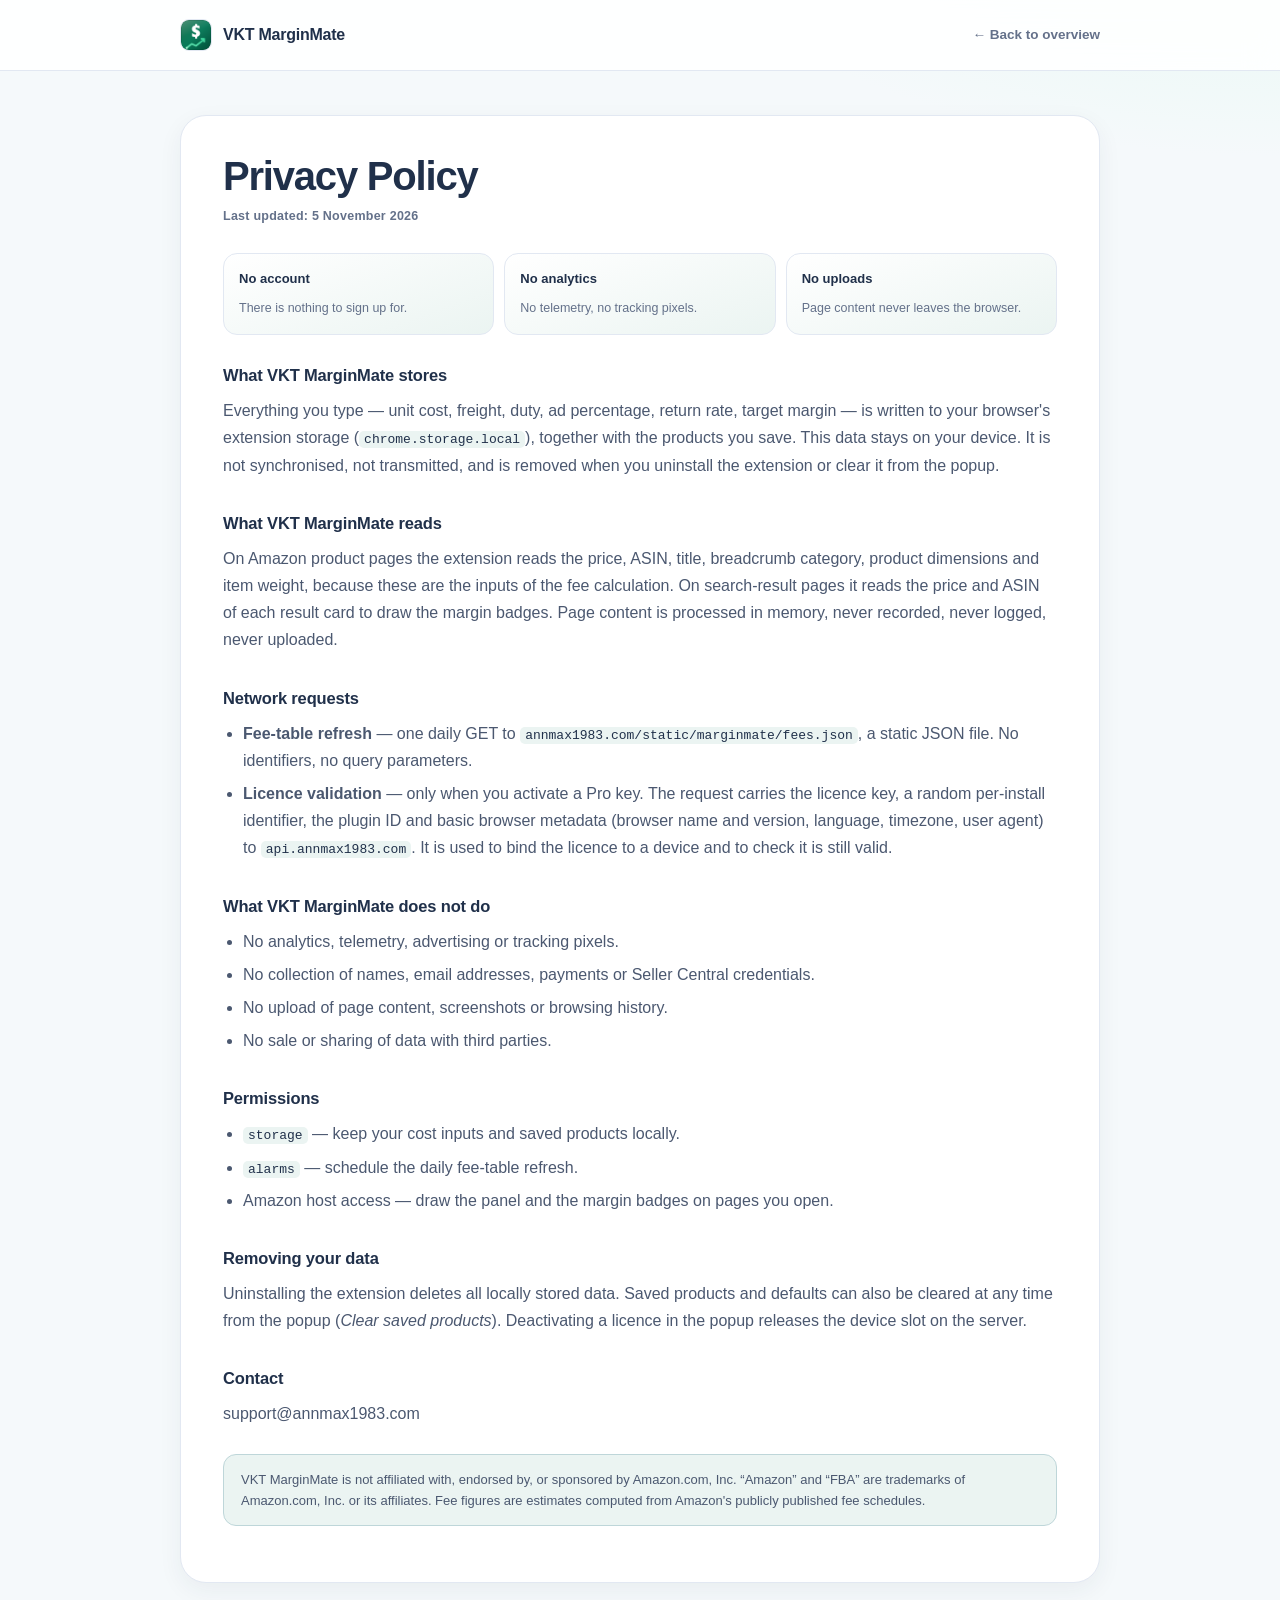
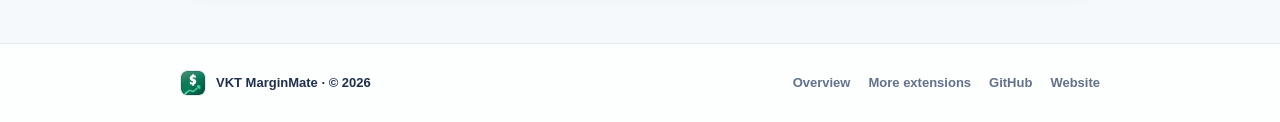
==== privacy-policy.html @ 241cb7f0 "Initial commit: VKT MarginMate store listing and landing page" ====
<!DOCTYPE html>
<html lang="en">
<head>
<meta charset="utf-8">
<meta name="viewport" content="width=device-width, initial-scale=1">
<title>VKT MarginMate — Privacy Policy</title>
<meta name="description" content="VKT MarginMate privacy policy: no account, no analytics, no page content uploaded. Cost inputs and fee tables stay in local extension storage.">
<link rel="icon" href="icons/icon128.png">
<style>
:root{
  --accent:#047857;--accent-2:#34d399;--bg:#f5f9fb;--ink:#20304a;--body:#4b5870;--muted:#64718a;--line:#e2e8f2;
  --tint:color-mix(in srgb, var(--accent) 8%, #ffffff);
  --shadow-soft:0 8px 24px rgba(32,48,74,.06);
}
*{box-sizing:border-box}
body{margin:0;color:var(--body);background:radial-gradient(900px 420px at 100% -8%, color-mix(in srgb, var(--accent-2) 14%, #ffffff) 0%, rgba(255,255,255,0) 70%), var(--bg);font-family:"Segoe UI Variable Text","Segoe UI",-apple-system,BlinkMacSystemFont,"Helvetica Neue",Arial,sans-serif;font-size:16px;line-height:1.7;-webkit-font-smoothing:antialiased}
img{display:block;max-width:100%}
a{color:var(--accent);text-decoration:none}
a:hover{text-decoration:underline}
.wrap{width:min(920px, calc(100% - 40px));margin:0 auto}
.topbar{position:sticky;top:0;z-index:40;background:rgba(255,255,255,.88);backdrop-filter:blur(16px);border-bottom:1px solid var(--line)}
.topbar-inner{display:flex;align-items:center;gap:18px;height:70px}
.brand{display:flex;align-items:center;gap:11px;color:var(--ink);font-size:16px;font-weight:750;letter-spacing:-.015em}
.brand:hover{text-decoration:none}
.brand img{width:32px;height:32px;border-radius:9px;background:#fff;border:1px solid var(--line)}
.top-back{margin-left:auto;font-size:13.5px;font-weight:650;color:var(--muted)}
.top-back:hover{color:var(--accent);text-decoration:none}
main{padding:44px 0 20px}
.doc{padding:38px 42px 44px;border:1px solid var(--line);border-radius:26px;background:#fff;box-shadow:var(--shadow-soft)}
h1{margin:0 0 6px;color:var(--ink);font-size:clamp(28px,4vw,40px);line-height:1.14;letter-spacing:-.03em;font-weight:800}
.updated{margin:0 0 26px;color:var(--muted);font-size:12.5px;font-weight:650;letter-spacing:.02em}
h2{margin:30px 0 8px;color:var(--ink);font-size:16.5px;font-weight:750;letter-spacing:-.01em}
h2:first-of-type{margin-top:0}
p{margin:0 0 12px}
ul{margin:0 0 14px;padding-left:20px}
li{margin-bottom:6px}
code{padding:1px 5px;border-radius:5px;background:var(--tint);color:var(--ink);font-size:13px}
.summary{display:grid;grid-template-columns:repeat(3,1fr);gap:10px;margin:0 0 26px}
.summary div{padding:14px 15px;border:1px solid var(--line);border-radius:14px;background:linear-gradient(160deg,#fff 0%, var(--tint) 100%)}
.summary b{display:block;margin-bottom:3px;color:var(--ink);font-size:13px;font-weight:750}
.summary span{color:var(--muted);font-size:12.5px;line-height:1.45}
.note{margin-top:26px;padding:14px 17px;border:1px solid color-mix(in srgb, var(--accent) 16%, var(--line));border-radius:13px;background:var(--tint);color:var(--body);font-size:13px;line-height:1.65}
.site-footer{margin-top:40px;border-top:1px solid var(--line);background:rgba(255,255,255,.8);padding:26px 0}
.footer-inner{display:flex;flex-wrap:wrap;gap:16px 28px;align-items:center;justify-content:space-between;font-size:13px;font-weight:600}
.footer-brand{display:flex;align-items:center;gap:10px;color:var(--ink)}
.footer-brand img{width:26px;height:26px;border-radius:7px;border:1px solid var(--line);background:#fff}
.footer-links{display:flex;flex-wrap:wrap;gap:9px 18px}
.footer-links a{color:var(--muted)}
.footer-links a:hover{color:var(--accent);text-decoration:none}
@media (max-width:760px){
  .summary{grid-template-columns:1fr}
  .doc{padding:26px 20px 30px;border-radius:20px}
}
</style>
</head>
<body>
<header class="topbar">
  <div class="wrap topbar-inner">
    <a class="brand" href="index.html"><img src="icons/icon128.png" alt="" width="32" height="32">VKT MarginMate</a>
    <a class="top-back" href="index.html">← Back to overview</a>
  </div>
</header>

<main class="wrap">
  <article class="doc">
    <h1>Privacy Policy</h1>
    <p class="updated">Last updated: 5 November 2026</p>

    <div class="summary">
      <div><b>No account</b><span>There is nothing to sign up for.</span></div>
      <div><b>No analytics</b><span>No telemetry, no tracking pixels.</span></div>
      <div><b>No uploads</b><span>Page content never leaves the browser.</span></div>
    </div>

    <h2>What VKT MarginMate stores</h2>
    <p>Everything you type — unit cost, freight, duty, ad percentage, return rate, target margin — is written to your browser's extension storage (<code>chrome.storage.local</code>), together with the products you save. This data stays on your device. It is not synchronised, not transmitted, and is removed when you uninstall the extension or clear it from the popup.</p>

    <h2>What VKT MarginMate reads</h2>
    <p>On Amazon product pages the extension reads the price, ASIN, title, breadcrumb category, product dimensions and item weight, because these are the inputs of the fee calculation. On search-result pages it reads the price and ASIN of each result card to draw the margin badges. Page content is processed in memory, never recorded, never logged, never uploaded.</p>

    <h2>Network requests</h2>
    <ul>
      <li><strong>Fee-table refresh</strong> — one daily GET to <code>annmax1983.com/static/marginmate/fees.json</code>, a static JSON file. No identifiers, no query parameters.</li>
      <li><strong>Licence validation</strong> — only when you activate a Pro key. The request carries the licence key, a random per-install identifier, the plugin ID and basic browser metadata (browser name and version, language, timezone, user agent) to <code>api.annmax1983.com</code>. It is used to bind the licence to a device and to check it is still valid.</li>
    </ul>

    <h2>What VKT MarginMate does not do</h2>
    <ul>
      <li>No analytics, telemetry, advertising or tracking pixels.</li>
      <li>No collection of names, email addresses, payments or Seller Central credentials.</li>
      <li>No upload of page content, screenshots or browsing history.</li>
      <li>No sale or sharing of data with third parties.</li>
    </ul>

    <h2>Permissions</h2>
    <ul>
      <li><code>storage</code> — keep your cost inputs and saved products locally.</li>
      <li><code>alarms</code> — schedule the daily fee-table refresh.</li>
      <li>Amazon host access — draw the panel and the margin badges on pages you open.</li>
    </ul>

    <h2>Removing your data</h2>
    <p>Uninstalling the extension deletes all locally stored data. Saved products and defaults can also be cleared at any time from the popup (<em>Clear saved products</em>). Deactivating a licence in the popup releases the device slot on the server.</p>

    <h2>Contact</h2>
    <p>support@annmax1983.com</p>

    <p class="note">VKT MarginMate is not affiliated with, endorsed by, or sponsored by Amazon.com, Inc. “Amazon” and “FBA” are trademarks of Amazon.com, Inc. or its affiliates. Fee figures are estimates computed from Amazon's publicly published fee schedules.</p>
  </article>
</main>

<footer class="site-footer">
  <div class="wrap footer-inner">
    <div class="footer-brand"><img src="icons/icon128.png" alt="" width="26" height="26">VKT MarginMate · © 2026</div>
    <nav class="footer-links" aria-label="Footer">
      <a href="index.html">Overview</a>
      <a href="https://annmax1983.com/extensions.html" target="_blank" rel="noopener">More extensions</a>
      <a href="https://github.com/annmax1983/MarginMate" target="_blank" rel="noopener">GitHub</a>
      <a href="https://www.annmax1983.com/extensions/marginmate" target="_blank" rel="noopener">Website</a>
    </nav>
  </div>
</footer>
</body>
</html>
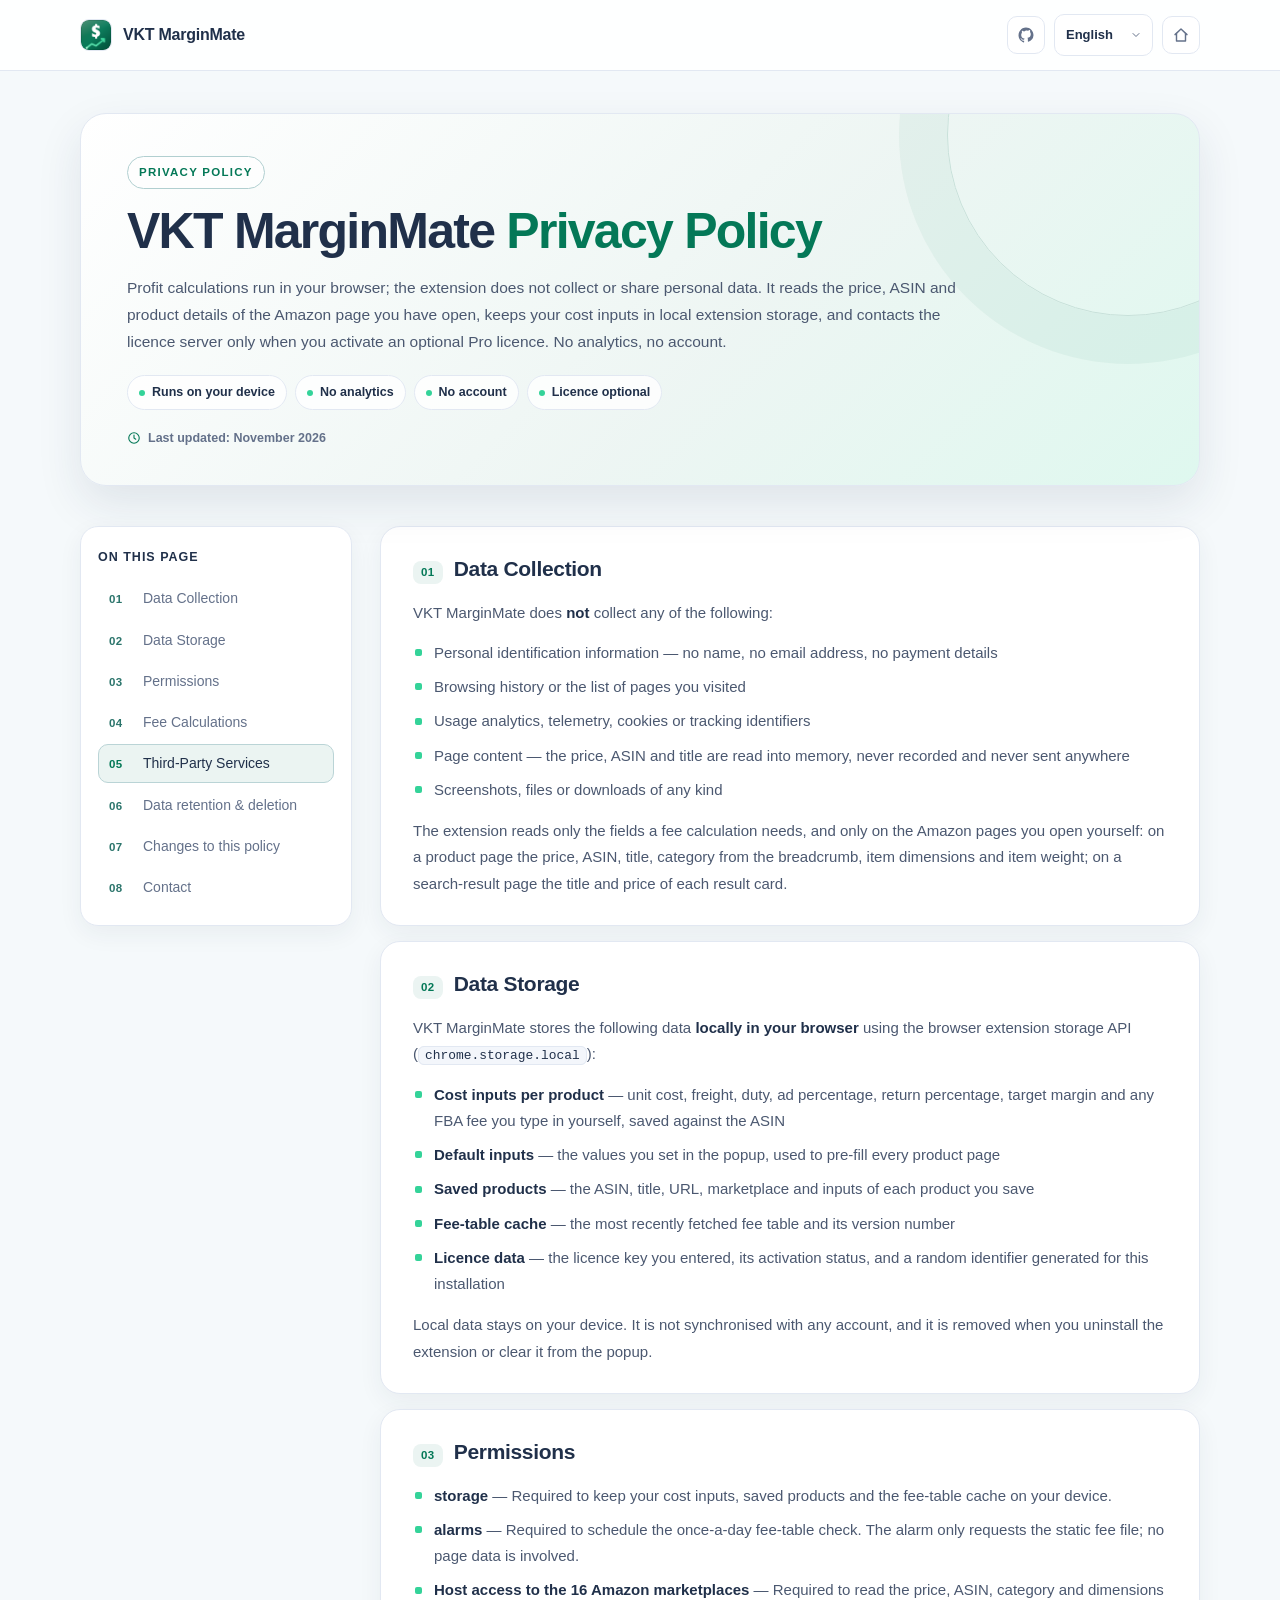
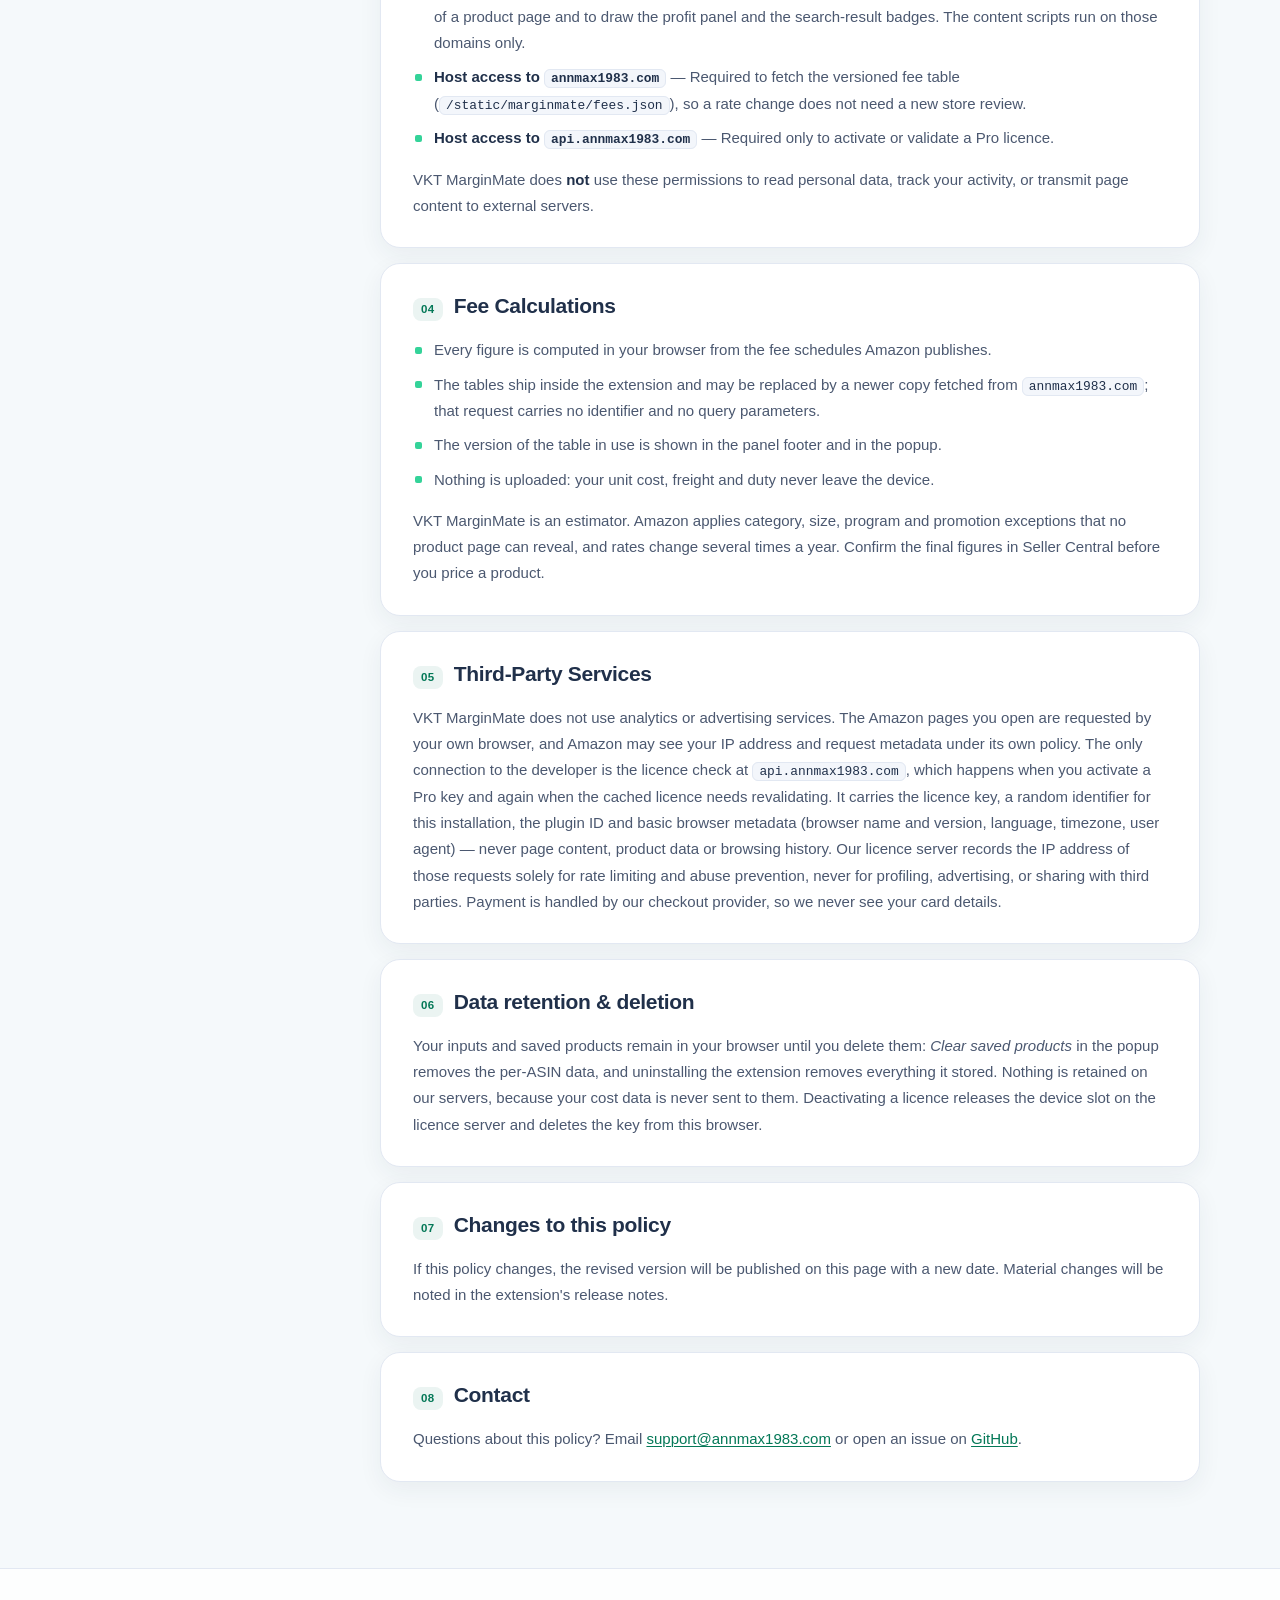
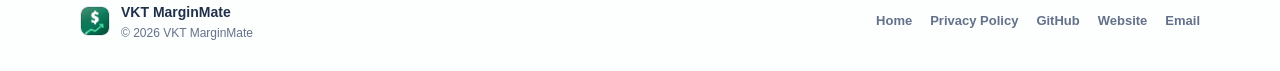
==== commit c653b317: "site: rebuild the landing page and privacy policy in six languages Both pages were hand-written Engl" ====
--- a/privacy-policy.html
+++ b/privacy-policy.html
@@ -4,121 +4,372 @@
 <meta charset="utf-8">
 <meta name="viewport" content="width=device-width, initial-scale=1">
 <title>VKT MarginMate — Privacy Policy</title>
-<meta name="description" content="VKT MarginMate privacy policy: no account, no analytics, no page content uploaded. Cost inputs and fee tables stay in local extension storage.">
+<meta name="description" content="VKT MarginMate privacy policy: what the extension reads on Amazon pages, what stays in local extension storage, when it uses the network, and how to delete your data.">
 <link rel="icon" href="icons/icon128.png">
 <style>
 :root{
-  --accent:#047857;--accent-2:#34d399;--bg:#f5f9fb;--ink:#20304a;--body:#4b5870;--muted:#64718a;--line:#e2e8f2;
+  --accent:#047857;
+  --accent-2:#34d399;
+  --bg:#f5f9fb;
+  --surface:#ffffff;
+  --ink:#20304a;
+  --body:#4b5870;
+  --muted:#64718a;
+  --line:#e2e8f2;
   --tint:color-mix(in srgb, var(--accent) 8%, #ffffff);
+  --tint-strong:color-mix(in srgb, var(--accent) 14%, #ffffff);
+  --shadow:0 18px 45px rgba(32,48,74,.10);
   --shadow-soft:0 8px 24px rgba(32,48,74,.06);
 }
 *{box-sizing:border-box}
-body{margin:0;color:var(--body);background:radial-gradient(900px 420px at 100% -8%, color-mix(in srgb, var(--accent-2) 14%, #ffffff) 0%, rgba(255,255,255,0) 70%), var(--bg);font-family:"Segoe UI Variable Text","Segoe UI",-apple-system,BlinkMacSystemFont,"Helvetica Neue",Arial,sans-serif;font-size:16px;line-height:1.7;-webkit-font-smoothing:antialiased}
+html{scroll-behavior:smooth;scroll-padding-top:96px}
+body{
+  margin:0;
+  color:var(--body);
+  background:radial-gradient(900px 420px at 100% -8%, color-mix(in srgb, var(--accent-2) 12%, #ffffff) 0%, rgba(255,255,255,0) 70%), var(--bg);
+  font-family:"Segoe UI Variable Text","Segoe UI",-apple-system,BlinkMacSystemFont,"Helvetica Neue",Arial,sans-serif;
+  font-size:16px;
+  line-height:1.65;
+  -webkit-font-smoothing:antialiased;
+  text-rendering:optimizeLegibility;
+}
 img{display:block;max-width:100%}
 a{color:var(--accent);text-decoration:none}
 a:hover{text-decoration:underline}
-.wrap{width:min(920px, calc(100% - 40px));margin:0 auto}
+button,select{font:inherit}
+[hidden]{display:none !important}
+::selection{background:color-mix(in srgb, var(--accent) 22%, #ffffff);color:var(--ink)}
+:focus-visible{outline:2px solid color-mix(in srgb, var(--accent) 55%, #ffffff);outline-offset:3px}
+.wrap{width:min(1120px, calc(100% - 40px));margin:0 auto}
 .topbar{position:sticky;top:0;z-index:40;background:rgba(255,255,255,.88);backdrop-filter:blur(16px);border-bottom:1px solid var(--line)}
 .topbar-inner{display:flex;align-items:center;gap:18px;height:70px}
-.brand{display:flex;align-items:center;gap:11px;color:var(--ink);font-size:16px;font-weight:750;letter-spacing:-.015em}
+.brand{display:flex;align-items:center;gap:11px;color:var(--ink);font-size:16px;font-weight:750;letter-spacing:-.015em;white-space:nowrap}
 .brand:hover{text-decoration:none}
 .brand img{width:32px;height:32px;border-radius:9px;background:#fff;border:1px solid var(--line)}
-.top-back{margin-left:auto;font-size:13.5px;font-weight:650;color:var(--muted)}
-.top-back:hover{color:var(--accent);text-decoration:none}
-main{padding:44px 0 20px}
-.doc{padding:38px 42px 44px;border:1px solid var(--line);border-radius:26px;background:#fff;box-shadow:var(--shadow-soft)}
-h1{margin:0 0 6px;color:var(--ink);font-size:clamp(28px,4vw,40px);line-height:1.14;letter-spacing:-.03em;font-weight:800}
-.updated{margin:0 0 26px;color:var(--muted);font-size:12.5px;font-weight:650;letter-spacing:.02em}
-h2{margin:30px 0 8px;color:var(--ink);font-size:16.5px;font-weight:750;letter-spacing:-.01em}
-h2:first-of-type{margin-top:0}
-p{margin:0 0 12px}
-ul{margin:0 0 14px;padding-left:20px}
-li{margin-bottom:6px}
-code{padding:1px 5px;border-radius:5px;background:var(--tint);color:var(--ink);font-size:13px}
-.summary{display:grid;grid-template-columns:repeat(3,1fr);gap:10px;margin:0 0 26px}
-.summary div{padding:14px 15px;border:1px solid var(--line);border-radius:14px;background:linear-gradient(160deg,#fff 0%, var(--tint) 100%)}
-.summary b{display:block;margin-bottom:3px;color:var(--ink);font-size:13px;font-weight:750}
-.summary span{color:var(--muted);font-size:12.5px;line-height:1.45}
-.note{margin-top:26px;padding:14px 17px;border:1px solid color-mix(in srgb, var(--accent) 16%, var(--line));border-radius:13px;background:var(--tint);color:var(--body);font-size:13px;line-height:1.65}
-.site-footer{margin-top:40px;border-top:1px solid var(--line);background:rgba(255,255,255,.8);padding:26px 0}
-.footer-inner{display:flex;flex-wrap:wrap;gap:16px 28px;align-items:center;justify-content:space-between;font-size:13px;font-weight:600}
-.footer-brand{display:flex;align-items:center;gap:10px;color:var(--ink)}
-.footer-brand img{width:26px;height:26px;border-radius:7px;border:1px solid var(--line);background:#fff}
-.footer-links{display:flex;flex-wrap:wrap;gap:9px 18px}
+.nav-links{display:flex;align-items:center;gap:20px;margin-left:auto;font-size:13.5px;font-weight:650}
+.nav-links a{color:var(--muted)}
+.nav-links a:hover{color:var(--accent);text-decoration:none}
+.top-actions{display:flex;align-items:center;gap:9px;margin-left:auto}
+.nav-links + .top-actions{margin-left:0}
+.icon-btn{width:38px;height:38px;display:grid;place-items:center;border-radius:10px;border:1px solid var(--line);background:#fff;color:var(--muted)}
+.icon-btn:hover{color:var(--accent);border-color:color-mix(in srgb, var(--accent) 26%, var(--line));text-decoration:none}
+.lang{
+  appearance:none;-webkit-appearance:none;
+  border:1px solid var(--line);
+  background-color:#fff;
+  background-image:url("data:image/svg+xml,%3Csvg xmlns='http://www.w3.org/2000/svg' width='12' height='12' viewBox='0 0 24 24' fill='none' stroke='%2364718a' stroke-width='2' stroke-linecap='round' stroke-linejoin='round'%3E%3Cpath d='m6 9 6 6 6-6'/%3E%3C/svg%3E");
+  background-repeat:no-repeat;
+  background-position:right 10px center;
+  background-size:12px;
+  color:var(--ink);
+  border-radius:10px;
+  padding:9px 32px 9px 11px;
+  font-size:13px;
+  font-weight:600;
+  cursor:pointer;
+  max-width:150px;
+}
+.lang:hover{border-color:color-mix(in srgb, var(--accent) 26%, var(--line))}
+.btn{display:inline-flex;align-items:center;justify-content:center;gap:9px;min-height:48px;padding:0 20px;border-radius:12px;border:1px solid transparent;font-weight:700;font-size:14.5px;line-height:1.2;transition:transform .18s ease, box-shadow .18s ease, background-color .18s ease, border-color .18s ease}
+.btn:hover{text-decoration:none;transform:translateY(-1px)}
+.btn-primary{background:var(--accent);color:#fff;box-shadow:0 12px 26px color-mix(in srgb, var(--accent) 26%, transparent)}
+.btn-primary:hover{background:color-mix(in srgb, var(--accent) 90%, var(--ink));box-shadow:0 15px 30px color-mix(in srgb, var(--accent) 30%, transparent)}
+.btn-secondary{background:#fff;color:var(--ink);border-color:var(--line)}
+.btn-secondary:hover{border-color:color-mix(in srgb, var(--accent) 28%, var(--line))}
+.btn-quiet{background:transparent;color:var(--muted);padding:0 8px}
+.btn-quiet:hover{color:var(--accent)}
+.site-footer{margin-top:48px;border-top:1px solid var(--line);background:rgba(255,255,255,.8);padding:32px 0}
+.footer-inner{display:flex;flex-wrap:wrap;gap:20px 32px;align-items:center;justify-content:space-between}
+.footer-brand{display:flex;align-items:center;gap:11px;color:var(--ink);font-size:14px;font-weight:700}
+.footer-brand img{width:30px;height:30px;border-radius:8px;border:1px solid var(--line);background:#fff}
+.footer-brand .copy{display:block;color:var(--muted);font-size:12px;font-weight:500;line-height:1.4;margin-top:1px}
+.footer-links{display:flex;flex-wrap:wrap;gap:9px 18px;align-items:center;font-size:13px;font-weight:600}
 .footer-links a{color:var(--muted)}
 .footer-links a:hover{color:var(--accent);text-decoration:none}
-@media (max-width:760px){
-  .summary{grid-template-columns:1fr}
-  .doc{padding:26px 20px 30px;border-radius:20px}
+@media (max-width:900px){
+  .nav-links{display:none}
+  .topbar-inner{height:62px}
+  .wrap{width:calc(100% - 32px)}
+}
+@media (max-width:560px){
+  .brand span{display:none}
+  .lang{max-width:124px}
+  .site-footer{padding:26px 0}
+  .footer-inner{align-items:flex-start;flex-direction:column}
+}
+@media (prefers-reduced-motion:reduce){
+  html{scroll-behavior:auto}
+  *,*::before,*::after{transition:none !important;animation:none !important}
+}
+
+.policy-hero{padding:42px 0 8px}
+.policy-hero-card{position:relative;overflow:hidden;background:linear-gradient(135deg,#ffffff 0%, color-mix(in srgb, var(--accent) 7%, #ffffff) 58%, color-mix(in srgb, var(--accent-2) 16%, #ffffff) 100%);border:1px solid var(--line);border-radius:26px;padding:42px 46px 36px;box-shadow:var(--shadow)}
+.policy-hero-card::after{content:"";position:absolute;width:360px;height:360px;right:-110px;top:-160px;border-radius:50%;border:1px solid color-mix(in srgb, var(--accent) 22%, #ffffff);box-shadow:0 0 0 48px color-mix(in srgb, var(--accent) 5%, transparent);pointer-events:none}
+.eyebrow{display:inline-flex;align-items:center;gap:7px;padding:6px 11px;border-radius:999px;background:rgba(255,255,255,.72);border:1px solid color-mix(in srgb, var(--accent) 22%, var(--line));color:var(--accent);font-size:11.5px;font-weight:800;letter-spacing:.11em;text-transform:uppercase}
+.policy-hero h1{position:relative;z-index:1;margin:16px 0 0;color:var(--ink);font-size:clamp(34px,4.4vw,50px);line-height:1.06;letter-spacing:-.035em;font-weight:800}
+.policy-hero h1 .h1-sub{color:var(--accent);font-weight:780}
+.summary{position:relative;z-index:1;max-width:860px;margin:16px 0 20px;color:var(--body);font-size:15.5px;line-height:1.75}
+.summary strong{color:var(--ink);font-weight:700}
+.chips{position:relative;z-index:1;display:flex;flex-wrap:wrap;gap:8px}
+.chip{display:inline-flex;align-items:center;gap:7px;padding:6px 11px;border-radius:999px;border:1px solid var(--line);background:rgba(255,255,255,.8);color:var(--ink);font-size:12.5px;font-weight:650}
+.chip::before{content:"";width:6px;height:6px;border-radius:50%;background:var(--accent-2)}
+.updated{position:relative;z-index:1;display:flex;align-items:center;gap:7px;margin:18px 0 0;color:var(--muted);font-size:12.5px;font-weight:550}
+.updated svg{color:var(--accent)}
+.policy-layout{display:grid;grid-template-columns:272px minmax(0,1fr);gap:28px;align-items:start;padding:32px 0 38px}
+.toc{position:sticky;top:92px;max-height:calc(100vh - 120px);overflow:auto;background:#fff;border:1px solid var(--line);border-radius:18px;padding:18px 17px;box-shadow:var(--shadow-soft)}
+.toc-title{margin:2px 0 12px;color:var(--ink);font-size:12.5px;font-weight:800;letter-spacing:.08em;text-transform:uppercase}
+#p-toc{display:grid;gap:3px}
+#p-toc a{display:grid;grid-template-columns:26px minmax(0,1fr);gap:8px;align-items:baseline;padding:8px 10px;border-radius:10px;border:1px solid transparent;color:var(--muted);font-size:14px;line-height:1.45}
+#p-toc a span{color:color-mix(in srgb, var(--accent) 58%, var(--muted));font-size:11.5px;font-weight:800;letter-spacing:.04em}
+#p-toc a:hover{background:var(--tint);color:var(--ink);text-decoration:none}
+#p-toc a.active{background:var(--tint);border-color:color-mix(in srgb, var(--accent) 18%, var(--line));color:var(--ink)}
+#p-toc a.active span{color:var(--accent)}
+.policy-card{background:#fff;border:1px solid var(--line);border-radius:20px;padding:28px 32px;box-shadow:var(--shadow-soft)}
+.policy-card + .policy-card{margin-top:15px}
+.policy-card h2{display:flex;align-items:baseline;gap:11px;margin:0 0 16px;color:var(--ink);font-size:21px;line-height:1.3;letter-spacing:-.015em;font-weight:760}
+.policy-num{flex:none;padding:4px 8px;border-radius:8px;background:var(--tint);color:var(--accent);font-size:11.5px;font-weight:800;letter-spacing:.04em}
+.policy-body{color:var(--body);font-size:15px;line-height:1.75;overflow-wrap:anywhere}
+.policy-body p{margin:0 0 14px}
+.policy-body p:last-child{margin-bottom:0}
+.policy-body strong{color:var(--ink);font-weight:700}
+.policy-body em{color:var(--body)}
+.policy-body a{color:var(--accent);text-decoration:underline;text-underline-offset:2px;text-decoration-thickness:1px}
+.policy-body a:hover{color:color-mix(in srgb, var(--accent) 80%, var(--ink))}
+.policy-body code{display:inline;padding:1px 6px;border:1px solid var(--line);border-radius:6px;background:#f3f6fb;color:var(--ink);font-family:ui-monospace,SFMono-Regular,Menlo,Consolas,monospace;font-size:.86em}
+.policy-body ul{display:grid;gap:8px;margin:0 0 15px;padding:0;list-style:none}
+.policy-body ul:last-child{margin-bottom:0}
+.policy-body li{position:relative;padding-left:21px}
+.policy-body li::before{content:"";position:absolute;left:2px;top:.62em;width:7px;height:7px;border-radius:2px;background:var(--accent-2)}
+.policy-body h3{margin:21px 0 8px;color:var(--ink);font-size:15.5px;line-height:1.4;font-weight:750}
+.policy-body h3:first-child{margin-top:0}
+.policy-body .note{margin:15px 0 0;padding:13px 15px;border-left:3px solid var(--accent);border-radius:10px;background:var(--tint);color:var(--body);font-size:13.5px;line-height:1.65}
+.table-wrap{margin:15px 0;overflow-x:auto;border:1px solid var(--line);border-radius:12px}
+.policy-body table{width:100%;min-width:480px;border-collapse:collapse;font-size:13.5px;line-height:1.55}
+.policy-body th{padding:10px 13px;border-bottom:1px solid var(--line);background:#f4f7fc;color:var(--ink);text-align:left;font-weight:700}
+.policy-body td{padding:10px 13px;border-bottom:1px solid var(--line);vertical-align:top}
+.policy-body th:first-child,.policy-body td:first-child{min-width:150px}
+.policy-body tr:last-child td{border-bottom:none}
+.policy-body table code{white-space:nowrap}
+@media (max-width:900px){
+  .policy-hero{padding:26px 0 4px}
+  .policy-hero-card{padding:30px 24px 28px;border-radius:22px}
+  .policy-layout{grid-template-columns:1fr;gap:16px;padding:22px 0 30px}
+  .toc{position:static;max-height:none;padding:14px}
+  #p-toc{grid-template-columns:1fr 1fr}
+  .policy-card{padding:23px 20px}
+  .policy-card h2{font-size:19px}
+}
+@media (max-width:600px){
+  #p-toc{grid-template-columns:1fr}
+  .policy-card{padding:21px 17px}
+  .policy-body{font-size:14.5px}
 }
 </style>
 </head>
 <body>
 <header class="topbar">
   <div class="wrap topbar-inner">
-    <a class="brand" href="index.html"><img src="icons/icon128.png" alt="" width="32" height="32">VKT MarginMate</a>
-    <a class="top-back" href="index.html">← Back to overview</a>
+    <a class="brand" href="index.html"><img src="icons/icon128.png" alt="" width="32" height="32"><span>VKT MarginMate</span></a>
+    <div class="top-actions">
+      <a class="icon-btn" href="https://github.com/annmax1983/MarginMate" target="_blank" rel="noopener" aria-label="GitHub"><svg viewBox="0 0 24 24" width="18" height="18" aria-hidden="true" fill="currentColor"><path d="M12 2C6.48 2 2 6.58 2 12.25c0 4.53 2.87 8.37 6.84 9.73.5.1.68-.22.68-.49 0-.24-.01-1.05-.01-1.9-2.78.62-3.37-1.21-3.37-1.21-.45-1.18-1.11-1.5-1.11-1.5-.91-.64.07-.63.07-.63 1 .07 1.53 1.06 1.53 1.06.89 1.56 2.34 1.11 2.91.85.09-.66.35-1.11.63-1.36-2.22-.26-4.56-1.14-4.56-5.07 0-1.12.39-2.03 1.03-2.75-.1-.26-.45-1.3.1-2.71 0 0 .84-.28 2.75 1.05A9.4 9.4 0 0 1 12 5.96c.85 0 1.71.12 2.51.35 1.91-1.33 2.75-1.05 2.75-1.05.55 1.41.2 2.45.1 2.71.64.72 1.03 1.63 1.03 2.75 0 3.94-2.34 4.81-4.57 5.06.36.32.68.94.68 1.9 0 1.37-.01 2.47-.01 2.81 0 .27.18.6.69.49A10.02 10.02 0 0 0 22 12.25C22 6.58 17.52 2 12 2Z"/></svg></a>
+      <select class="lang" id="p-lang" aria-label="Language"><option value="en">English</option><option value="zh">简体中文</option><option value="ja">日本語</option><option value="de">Deutsch</option><option value="es">Español</option><option value="fr">Français</option></select>
+      <a class="icon-btn" href="index.html" aria-label="Home" title="Home"><svg viewBox="0 0 24 24" width="18" height="18" aria-hidden="true" fill="none" stroke="currentColor" stroke-width="1.9" stroke-linecap="round" stroke-linejoin="round"><path d="M4 11.5 12 4l8 7.5"/><path d="M6 10v10h12V10"/></svg></a>
+    </div>
   </div>
 </header>
-
-<main class="wrap">
-  <article class="doc">
-    <h1>Privacy Policy</h1>
-    <p class="updated">Last updated: 5 November 2026</p>
-
-    <div class="summary">
-      <div><b>No account</b><span>There is nothing to sign up for.</span></div>
-      <div><b>No analytics</b><span>No telemetry, no tracking pixels.</span></div>
-      <div><b>No uploads</b><span>Page content never leaves the browser.</span></div>
+<main>
+  <section class="policy-hero">
+    <div class="wrap">
+      <div class="policy-hero-card">
+        <span class="eyebrow" id="p-eyebrow">Privacy Policy</span>
+        <h1><span id="p-h1">VKT MarginMate</span> <span class="h1-sub" id="p-h1-sub">Privacy Policy</span></h1>
+        <p class="summary" id="p-summary">Profit calculations run in your browser; the extension does not collect or share personal data. It reads the price, ASIN and product details of the Amazon page you have open, keeps your cost inputs in local extension storage, and contacts the licence server only when you activate an optional Pro licence. No analytics, no account.</p>
+        <div class="chips" id="p-chips"><span class="chip">Runs on your device</span><span class="chip">No analytics</span><span class="chip">No account</span><span class="chip">Licence optional</span></div>
+        <p class="updated"><svg viewBox="0 0 24 24" width="14" height="14" aria-hidden="true" fill="none" stroke="currentColor" stroke-width="1.9" stroke-linecap="round" stroke-linejoin="round"><circle cx="12" cy="12" r="9"/><path d="M12 7v5l3 2"/></svg><span id="p-updated">Last updated: November 2026</span></p>
+      </div>
     </div>
-
-    <h2>What VKT MarginMate stores</h2>
-    <p>Everything you type — unit cost, freight, duty, ad percentage, return rate, target margin — is written to your browser's extension storage (<code>chrome.storage.local</code>), together with the products you save. This data stays on your device. It is not synchronised, not transmitted, and is removed when you uninstall the extension or clear it from the popup.</p>
-
-    <h2>What VKT MarginMate reads</h2>
-    <p>On Amazon product pages the extension reads the price, ASIN, title, breadcrumb category, product dimensions and item weight, because these are the inputs of the fee calculation. On search-result pages it reads the price and ASIN of each result card to draw the margin badges. Page content is processed in memory, never recorded, never logged, never uploaded.</p>
-
-    <h2>Network requests</h2>
-    <ul>
-      <li><strong>Fee-table refresh</strong> — one daily GET to <code>annmax1983.com/static/marginmate/fees.json</code>, a static JSON file. No identifiers, no query parameters.</li>
-      <li><strong>Licence validation</strong> — only when you activate a Pro key. The request carries the licence key, a random per-install identifier, the plugin ID and basic browser metadata (browser name and version, language, timezone, user agent) to <code>api.annmax1983.com</code>. It is used to bind the licence to a device and to check it is still valid.</li>
-    </ul>
-
-    <h2>What VKT MarginMate does not do</h2>
-    <ul>
-      <li>No analytics, telemetry, advertising or tracking pixels.</li>
-      <li>No collection of names, email addresses, payments or Seller Central credentials.</li>
-      <li>No upload of page content, screenshots or browsing history.</li>
-      <li>No sale or sharing of data with third parties.</li>
-    </ul>
-
-    <h2>Permissions</h2>
-    <ul>
-      <li><code>storage</code> — keep your cost inputs and saved products locally.</li>
-      <li><code>alarms</code> — schedule the daily fee-table refresh.</li>
-      <li>Amazon host access — draw the panel and the margin badges on pages you open.</li>
-    </ul>
-
-    <h2>Removing your data</h2>
-    <p>Uninstalling the extension deletes all locally stored data. Saved products and defaults can also be cleared at any time from the popup (<em>Clear saved products</em>). Deactivating a licence in the popup releases the device slot on the server.</p>
-
-    <h2>Contact</h2>
-    <p>support@annmax1983.com</p>
-
-    <p class="note">VKT MarginMate is not affiliated with, endorsed by, or sponsored by Amazon.com, Inc. “Amazon” and “FBA” are trademarks of Amazon.com, Inc. or its affiliates. Fee figures are estimates computed from Amazon's publicly published fee schedules.</p>
-  </article>
+  </section>
+  <div class="wrap policy-layout">
+    <aside class="toc">
+      <p class="toc-title" id="p-toc-title">On this page</p>
+      <nav id="p-toc" aria-label="On this page">
+<a href="#section-1"><span>01</span>Data Collection</a>
+<a href="#section-2"><span>02</span>Data Storage</a>
+<a href="#section-3"><span>03</span>Permissions</a>
+<a href="#section-4"><span>04</span>Fee Calculations</a>
+<a href="#section-5"><span>05</span>Third-Party Services</a>
+<a href="#section-6"><span>06</span>Data retention &amp; deletion</a>
+<a href="#section-7"><span>07</span>Changes to this policy</a>
+<a href="#section-8"><span>08</span>Contact</a>
+      </nav>
+    </aside>
+    <div id="p-sections">
+<article class="policy-card" id="section-1"><h2><span class="policy-num">01</span>Data Collection</h2><div class="policy-body"><p>VKT MarginMate does <strong>not</strong> collect any of the following:</p><ul><li>Personal identification information — no name, no email address, no payment details</li><li>Browsing history or the list of pages you visited</li><li>Usage analytics, telemetry, cookies or tracking identifiers</li><li>Page content — the price, ASIN and title are read into memory, never recorded and never sent anywhere</li><li>Screenshots, files or downloads of any kind</li></ul><p>The extension reads only the fields a fee calculation needs, and only on the Amazon pages you open yourself: on a product page the price, ASIN, title, category from the breadcrumb, item dimensions and item weight; on a search-result page the title and price of each result card.</p></div></article>
+<article class="policy-card" id="section-2"><h2><span class="policy-num">02</span>Data Storage</h2><div class="policy-body"><p>VKT MarginMate stores the following data <strong>locally in your browser</strong> using the browser extension storage API (<code>chrome.storage.local</code>):</p><ul><li><strong>Cost inputs per product</strong> — unit cost, freight, duty, ad percentage, return percentage, target margin and any FBA fee you type in yourself, saved against the ASIN</li><li><strong>Default inputs</strong> — the values you set in the popup, used to pre-fill every product page</li><li><strong>Saved products</strong> — the ASIN, title, URL, marketplace and inputs of each product you save</li><li><strong>Fee-table cache</strong> — the most recently fetched fee table and its version number</li><li><strong>Licence data</strong> — the licence key you entered, its activation status, and a random identifier generated for this installation</li></ul><p>Local data stays on your device. It is not synchronised with any account, and it is removed when you uninstall the extension or clear it from the popup.</p></div></article>
+<article class="policy-card" id="section-3"><h2><span class="policy-num">03</span>Permissions</h2><div class="policy-body"><ul><li><strong>storage</strong> — Required to keep your cost inputs, saved products and the fee-table cache on your device.</li><li><strong>alarms</strong> — Required to schedule the once-a-day fee-table check. The alarm only requests the static fee file; no page data is involved.</li><li><strong>Host access to the 16 Amazon marketplaces</strong> — Required to read the price, ASIN, category and dimensions of a product page and to draw the profit panel and the search-result badges. The content scripts run on those domains only.</li><li><strong>Host access to <code>annmax1983.com</code></strong> — Required to fetch the versioned fee table (<code>/static/marginmate/fees.json</code>), so a rate change does not need a new store review.</li><li><strong>Host access to <code>api.annmax1983.com</code></strong> — Required only to activate or validate a Pro licence.</li></ul><p>VKT MarginMate does <strong>not</strong> use these permissions to read personal data, track your activity, or transmit page content to external servers.</p></div></article>
+<article class="policy-card" id="section-4"><h2><span class="policy-num">04</span>Fee Calculations</h2><div class="policy-body"><ul><li>Every figure is computed in your browser from the fee schedules Amazon publishes.</li><li>The tables ship inside the extension and may be replaced by a newer copy fetched from <code>annmax1983.com</code>; that request carries no identifier and no query parameters.</li><li>The version of the table in use is shown in the panel footer and in the popup.</li><li>Nothing is uploaded: your unit cost, freight and duty never leave the device.</li></ul><p>VKT MarginMate is an estimator. Amazon applies category, size, program and promotion exceptions that no product page can reveal, and rates change several times a year. Confirm the final figures in Seller Central before you price a product.</p></div></article>
+<article class="policy-card" id="section-5"><h2><span class="policy-num">05</span>Third-Party Services</h2><div class="policy-body"><p>VKT MarginMate does not use analytics or advertising services. The Amazon pages you open are requested by your own browser, and Amazon may see your IP address and request metadata under its own policy. The only connection to the developer is the licence check at <code>api.annmax1983.com</code>, which happens when you activate a Pro key and again when the cached licence needs revalidating. It carries the licence key, a random identifier for this installation, the plugin ID and basic browser metadata (browser name and version, language, timezone, user agent) — never page content, product data or browsing history. Our licence server records the IP address of those requests solely for rate limiting and abuse prevention, never for profiling, advertising, or sharing with third parties. Payment is handled by our checkout provider, so we never see your card details.</p></div></article>
+<article class="policy-card" id="section-6"><h2><span class="policy-num">06</span>Data retention &amp; deletion</h2><div class="policy-body"><p>Your inputs and saved products remain in your browser until you delete them: <em>Clear saved products</em> in the popup removes the per-ASIN data, and uninstalling the extension removes everything it stored. Nothing is retained on our servers, because your cost data is never sent to them. Deactivating a licence releases the device slot on the licence server and deletes the key from this browser.</p></div></article>
+<article class="policy-card" id="section-7"><h2><span class="policy-num">07</span>Changes to this policy</h2><div class="policy-body"><p>If this policy changes, the revised version will be published on this page with a new date. Material changes will be noted in the extension's release notes.</p></div></article>
+<article class="policy-card" id="section-8"><h2><span class="policy-num">08</span>Contact</h2><div class="policy-body"><p>Questions about this policy? Email <a href="mailto:support@annmax1983.com">support@annmax1983.com</a> or open an issue on <a href="https://github.com/annmax1983/MarginMate" target="_blank" rel="noopener">GitHub</a>.</p></div></article>
+    </div>
+  </div>
 </main>
-
 <footer class="site-footer">
   <div class="wrap footer-inner">
-    <div class="footer-brand"><img src="icons/icon128.png" alt="" width="26" height="26">VKT MarginMate · © 2026</div>
+    <div class="footer-brand">
+      <img src="icons/icon128.png" alt="" width="30" height="30">
+      <div>VKT MarginMate<span class="copy">© 2026 VKT MarginMate</span></div>
+    </div>
     <nav class="footer-links" aria-label="Footer">
-      <a href="index.html">Overview</a>
-      <a href="https://annmax1983.com/extensions.html" target="_blank" rel="noopener">More extensions</a>
-      <a href="https://github.com/annmax1983/MarginMate" target="_blank" rel="noopener">GitHub</a>
-      <a href="https://www.annmax1983.com/extensions/marginmate" target="_blank" rel="noopener">Website</a>
+      <a href="index.html" id="p-footer-home">Home</a>
+      <a href="privacy-policy.html" id="p-footer-privacy">Privacy Policy</a>
+      <a href="https://github.com/annmax1983/MarginMate" target="_blank" rel="noopener" id="p-footer-github">GitHub</a>
+      <a href="https://annmax1983.com/extensions/marginmate" target="_blank" rel="noopener" id="p-footer-site">Website</a>
+      <a href="mailto:support@annmax1983.com" id="p-footer-email">Email</a>
     </nav>
   </div>
 </footer>
+<script>
+const MODEL = {"langs":{"en":{"summary":"Profit calculations run in your browser; the extension does not collect or share personal data. It reads the price, ASIN and product details of the Amazon page you have open, keeps your cost inputs in local extension storage, and contacts the licence server only when you activate an optional Pro licence. No analytics, no account.","sections":[{"t":"Data Collection","html":"<p>VKT MarginMate does <strong>not</strong> collect any of the following:</p><ul><li>Personal identification information — no name, no email address, no payment details</li><li>Browsing history or the list of pages you visited</li><li>Usage analytics, telemetry, cookies or tracking identifiers</li><li>Page content — the price, ASIN and title are read into memory, never recorded and never sent anywhere</li><li>Screenshots, files or downloads of any kind</li></ul><p>The extension reads only the fields a fee calculation needs, and only on the Amazon pages you open yourself: on a product page the price, ASIN, title, category from the breadcrumb, item dimensions and item weight; on a search-result page the title and price of each result card.</p>"},{"t":"Data Storage","html":"<p>VKT MarginMate stores the following data <strong>locally in your browser</strong> using the browser extension storage API (<code>chrome.storage.local</code>):</p><ul><li><strong>Cost inputs per product</strong> — unit cost, freight, duty, ad percentage, return percentage, target margin and any FBA fee you type in yourself, saved against the ASIN</li><li><strong>Default inputs</strong> — the values you set in the popup, used to pre-fill every product page</li><li><strong>Saved products</strong> — the ASIN, title, URL, marketplace and inputs of each product you save</li><li><strong>Fee-table cache</strong> — the most recently fetched fee table and its version number</li><li><strong>Licence data</strong> — the licence key you entered, its activation status, and a random identifier generated for this installation</li></ul><p>Local data stays on your device. It is not synchronised with any account, and it is removed when you uninstall the extension or clear it from the popup.</p>"},{"t":"Permissions","html":"<ul><li><strong>storage</strong> — Required to keep your cost inputs, saved products and the fee-table cache on your device.</li><li><strong>alarms</strong> — Required to schedule the once-a-day fee-table check. The alarm only requests the static fee file; no page data is involved.</li><li><strong>Host access to the 16 Amazon marketplaces</strong> — Required to read the price, ASIN, category and dimensions of a product page and to draw the profit panel and the search-result badges. The content scripts run on those domains only.</li><li><strong>Host access to <code>annmax1983.com</code></strong> — Required to fetch the versioned fee table (<code>/static/marginmate/fees.json</code>), so a rate change does not need a new store review.</li><li><strong>Host access to <code>api.annmax1983.com</code></strong> — Required only to activate or validate a Pro licence.</li></ul><p>VKT MarginMate does <strong>not</strong> use these permissions to read personal data, track your activity, or transmit page content to external servers.</p>"},{"t":"Fee Calculations","html":"<ul><li>Every figure is computed in your browser from the fee schedules Amazon publishes.</li><li>The tables ship inside the extension and may be replaced by a newer copy fetched from <code>annmax1983.com</code>; that request carries no identifier and no query parameters.</li><li>The version of the table in use is shown in the panel footer and in the popup.</li><li>Nothing is uploaded: your unit cost, freight and duty never leave the device.</li></ul><p>VKT MarginMate is an estimator. Amazon applies category, size, program and promotion exceptions that no product page can reveal, and rates change several times a year. Confirm the final figures in Seller Central before you price a product.</p>"},{"t":"Third-Party Services","html":"<p>VKT MarginMate does not use analytics or advertising services. The Amazon pages you open are requested by your own browser, and Amazon may see your IP address and request metadata under its own policy. The only connection to the developer is the licence check at <code>api.annmax1983.com</code>, which happens when you activate a Pro key and again when the cached licence needs revalidating. It carries the licence key, a random identifier for this installation, the plugin ID and basic browser metadata (browser name and version, language, timezone, user agent) — never page content, product data or browsing history. Our licence server records the IP address of those requests solely for rate limiting and abuse prevention, never for profiling, advertising, or sharing with third parties. Payment is handled by our checkout provider, so we never see your card details.</p>"},{"t":"Data retention & deletion","html":"<p>Your inputs and saved products remain in your browser until you delete them: <em>Clear saved products</em> in the popup removes the per-ASIN data, and uninstalling the extension removes everything it stored. Nothing is retained on our servers, because your cost data is never sent to them. Deactivating a licence releases the device slot on the licence server and deletes the key from this browser.</p>"},{"t":"Changes to this policy","html":"<p>If this policy changes, the revised version will be published on this page with a new date. Material changes will be noted in the extension's release notes.</p>"},{"t":"Contact","html":"<p>Questions about this policy? Email <a href=\"mailto:support@annmax1983.com\">support@annmax1983.com</a> or open an issue on <a href=\"https://github.com/annmax1983/MarginMate\" target=\"_blank\" rel=\"noopener\">GitHub</a>.</p>"}]},"zh":{"summary":"利润计算全部在你的浏览器中完成；扩展不收集、也不分享任何个人数据。它只读取你当前打开的亚马逊页面的价格、ASIN 与商品信息，把成本输入保存在本地扩展存储中，并且只有在你激活可选的 Pro 授权时才连接授权服务器。无数据统计，无需账户。","sections":[{"t":"数据收集","html":"<p>VKT MarginMate <strong>不</strong>收集以下任何信息：</p><ul><li>个人身份信息——不收集姓名、邮箱和支付信息</li><li>浏览历史或你访问过的页面列表</li><li>使用统计、遥测、Cookie 或追踪标识</li><li>页面内容——价格、ASIN 与标题只在内存中读取，既不记录也不发送</li><li>截图、文件或任何形式的下载</li></ul><p>扩展只读取计算费用所必需的字段，而且只发生在你自己打开的亚马逊页面上：商品详情页读取价格、ASIN、标题、面包屑中的类目、商品尺寸与重量；搜索结果页读取每张结果卡片的标题与价格。</p>"},{"t":"数据存储","html":"<p>VKT MarginMate 使用浏览器扩展存储接口（<code>chrome.storage.local</code>）将以下数据<strong>保存在你的本地浏览器中</strong>：</p><ul><li><strong>按商品保存的成本输入</strong>——采购成本、头程运费、关税、广告占比、退货率、目标毛利率，以及你手动填写的 FBA 配送费，按 ASIN 存储</li><li><strong>默认输入</strong>——你在弹窗中设置的数值，用于预填每个商品页面</li><li><strong>已保存商品</strong>——每个已保存商品的 ASIN、标题、链接、站点与输入值</li><li><strong>费率表缓存</strong>——最近一次获取的费率表及其版本号</li><li><strong>授权数据</strong>——你输入的授权密钥、激活状态，以及为本机安装随机生成的标识符</li></ul><p>本地数据只留在你的设备上，不会与任何账户同步；卸载扩展或在弹窗中清除后即被删除。</p>"},{"t":"权限","html":"<ul><li><strong>storage</strong> — 用于在本地保存你的成本输入、已保存商品与费率表缓存。</li><li><strong>alarms</strong> — 用于安排每天一次的费率表检查。定时器只请求静态费率文件，不涉及任何页面数据。</li><li><strong>16 个亚马逊站点的 Host 访问权限</strong> — 用于读取商品页面的价格、ASIN、类目与尺寸，并绘制利润面板和搜索结果利润标签。内容脚本只在上述域名运行。</li><li><strong><code>annmax1983.com</code> 的 Host 访问权限</strong> — 用于获取带版本号的费率表（<code>/static/marginmate/fees.json</code>），这样费率更新无需重新提交商店审核。</li><li><strong><code>api.annmax1983.com</code> 的 Host 访问权限</strong> — 仅用于激活或校验 Pro 授权。</li></ul><p>VKT MarginMate <strong>不会</strong>借这些权限读取个人数据、追踪你的行为，或把页面内容发送到外部服务器。</p>"},{"t":"费用计算","html":"<ul><li>所有数字都在你的浏览器内，依据亚马逊公布的费率表算出。</li><li>费率表随扩展一起分发，也可被从 <code>annmax1983.com</code> 获取的更新版替换；该请求不携带任何标识符或查询参数。</li><li>当前使用的费率表版本号会显示在面板底部和弹窗中。</li><li>不上传任何内容：采购成本、运费与关税永远不会离开你的设备。</li></ul><p>VKT MarginMate 是估算工具。亚马逊会按类目、尺寸、计划与促销施加商品页面无法体现的例外规则，费率每年也会调整数次。定价前请以卖家平台的实际数据为准。</p>"},{"t":"第三方服务","html":"<p>VKT MarginMate 不使用任何统计分析或广告服务。你打开的亚马逊页面由你自己的浏览器直接请求，亚马逊可能按其自身策略看到你的 IP 与请求信息。与开发者的唯一连接是 <code>api.annmax1983.com</code> 上的授权校验：发生在你激活 Pro 密钥时，以及缓存的授权需要重新核验时。请求携带授权密钥、一个为本次安装随机生成的标识符、插件 ID 与基础浏览器信息（浏览器名称与版本、语言、时区、user agent），绝不包含页面内容、商品数据或浏览历史。授权服务器记录这些请求的 IP 仅用于限流与防止滥用，绝不用于用户画像、广告投放或提供给第三方。付款由我们的收款服务商处理，我们不会看到你的银行卡信息。</p>"},{"t":"数据保留与删除","html":"<p>你的输入与已保存商品会一直留在浏览器中，直到你自行删除：在弹窗中点击<em>清空已保存商品</em>会删除按 ASIN 存储的数据，卸载扩展则会删除它保存的全部内容。我们的服务器上不保留任何数据，因为你的成本数据从不出现在请求里。停用授权会释放服务器上的设备名额，并把授权密钥从本浏览器中删除。</p>"},{"t":"本政策的变更","html":"<p>本政策如有更新，新版本将在本页发布并标注新的日期；重大变更会在扩展的更新说明中列出。</p>"},{"t":"联系我们","html":"<p>对本政策有疑问？请发邮件至 <a href=\"mailto:support@annmax1983.com\">support@annmax1983.com</a>，或在 <a href=\"https://github.com/annmax1983/MarginMate\" target=\"_blank\" rel=\"noopener\">GitHub</a> 提交 issue。</p>"}]},"ja":{"summary":"利益の計算はすべてお客様のブラウザ内で実行され、拡張機能は個人データを収集・共有しません。開いている Amazon ページの価格・ASIN・商品情報を読み取り、原価の入力値はローカルの拡張ストレージに保存します。サーバーとの通信は、任意の Pro ライセンスを有効化した時だけです。分析なし、アカウントなし。","sections":[{"t":"データの収集","html":"<p>VKT MarginMate は、次の情報を<strong>一切収集しません</strong>。</p><ul><li>個人を特定できる情報——氏名、メール、支払い情報</li><li>閲覧履歴やアクセスしたページの一覧</li><li>利用分析、テレメトリ、Cookie、追跡用識別子</li><li>ページの内容——価格・ASIN・タイトルはメモリ上で読み取るだけで、記録も送信もしません</li><li>スクリーンショット、ファイル、ダウンロード全般</li></ul><p>拡張機能が読み取るのは、手数料の計算に必要な項目のみで、それもお客様が開いた Amazon のページ上に限定されます。商品ページでは価格・ASIN・タイトル・パンくずリストのジャンル・商品サイズ・重量を、検索結果ページでは各結果カードのタイトルと価格を読み取ります。</p>"},{"t":"データの保存","html":"<p>VKT MarginMate は拡張機能のストレージ API（<code>chrome.storage.local</code>）を用いて、次のデータを<strong>お客様のブラウザ内にのみ</strong>保存します。</p><ul><li><strong>商品別の原価入力</strong>——仕入値、送料、関税、広告費率、返品率、目標利益率、およびお客様が入力した FBA 手数料。ASIN ごとに保存されます</li><li><strong>デフォルト入力</strong>——ポップアップで設定した値で、各商品ページの初期値になります</li><li><strong>保存した商品</strong>——保存した商品それぞれの ASIN・タイトル・URL・マーケットプレイス・入力値</li><li><strong>手数料テーブルのキャッシュ</strong>——最後に取得した手数料テーブルとそのバージョン番号</li><li><strong>ライセンス情報</strong>——入力したライセンスキーとその有効化状態、そしてこのインストール用にランダム生成された識別子</li></ul><p>ローカルデータは端末内に留まり、どのアカウントとも同期されません。拡張機能をアンインストールするか、ポップアップから削除すると消去されます。</p>"},{"t":"権限","html":"<ul><li><strong>storage</strong>——原価入力・保存した商品・手数料テーブルのキャッシュを端末内に保つために必要です。</li><li><strong>alarms</strong>——1 日 1 回の手数料テーブル確認をスケジュールするために必要です。タイマーが起動するのは静的な手数料ファイルの取得だけで、ページデータには一切触れません。</li><li><strong>16 の Amazon マーケットプレイスへのアクセス</strong>——商品ページの価格・ASIN・ジャンル・サイズを読み取り、利益パネルと検索結果の利益バッジを表示するために必要です。コンテンツスクリプトはこれらのドメインでのみ実行されます。</li><li><strong><code>annmax1983.com</code> へのアクセス</strong>——バージョン付き手数料テーブル（<code>/static/marginmate/fees.json</code>）を取得するために必要です。料金改定の際に再審査が不要になります。</li><li><strong><code>api.annmax1983.com</code> へのアクセス</strong>——Pro ライセンスの有効化・検証にのみ使用します。</li></ul><p>VKT MarginMate はこれらの権限を使って個人データを読み取り、行動を追跡し、ページ内容を外部サーバーへ送信すること<strong>はありません</strong>。</p>"},{"t":"手数料の計算","html":"<ul><li>すべての数値は、Amazon が公開している手数料表に基づき、お客様のブラウザ内で計算されます。</li><li>手数料表は拡張機能に同梱されており、<code>annmax1983.com</code> から取得した新しい版に置き換えられることがあります。このリクエストに識別子やクエリパラメータは含まれません。</li><li>使用中の手数料表のバージョン番号は、パネルの下部とポップアップに表示されます。</li><li>アップロードは行いません。仕入値・送料・関税が端末の外に出ることはありません。</li></ul><p>VKT MarginMate は概算ツールです。Amazon は商品ページからは読み取れないカテゴリ・サイズ・プログラム・プロモーションの例外を適用しており、料金は年にも複数回改定されます。価格を決める前に、必ずセラーセントラルの実数をご確認ください。</p>"},{"t":"サードパーティのサービス","html":"<p>VKT MarginMate は分析サービスや広告サービスを利用しません。開いた Amazon のページはお客様のご自身のブラウザが直接要求するものであり、Amazon は自社の方針に従って IP アドレスやリクエスト情報を参照する場合があります。開発者との通信は <code>api.annmax1983.com</code> のライセンス検証のみで、Pro キーの有効化時、およびキャッシュしたライセンスの再検証が必要な時に発生します。送信されるのはライセンスキー、このインストール用にランダム生成された識別子、プラグイン ID、基本的なブラウザ情報（名称とバージョン、言語、タイムゾーン、user agent）だけで、ページ内容・商品データ・閲覧履歴は含みません。ライセンスサーバーはこれらのリクエストの IP をレート制限と不正利用防止のためだけに記録し、プロファイリング、広告、第三者への提供には用いません。決済は当社の決済代行会社が処理するため、当社がカード情報を目にすることはありません。</p>"},{"t":"データの保持と削除","html":"<p>入力値と保存した商品は、お客様が削除するまでブラウザ内に保持されます。ポップアップの<em>保存した商品を削除</em>で ASIN 別のデータが消え、アンインストールで拡張機能が保存したすべてが削除されます。原価に関するデータは当社サーバーに送られないため、サーバー側には何も残りません。ライセンスを無効化すると、サーバー上の端末枠が解放され、このブラウザからライセンスキーが削除されます。</p>"},{"t":"本ポリシーの変更","html":"<p>本ポリシーが変更された場合は、改訂版を新しい日付とともに本ページで公開します。重要な変更は拡張機能のリリースノートに記載します。</p>"},{"t":"お問い合わせ","html":"<p>本ポリシーについてご質問がございましたら、<a href=\"mailto:support@annmax1983.com\">support@annmax1983.com</a> までご連絡いただくか、<a href=\"https://github.com/annmax1983/MarginMate\" target=\"_blank\" rel=\"noopener\">GitHub</a> で issue を作成してください。</p>"}]},"de":{"summary":"Die Berechnung läuft vollständig in Ihrem Browser; die Erweiterung erhebt und teilt keine personenbezogenen Daten. Sie liest Preis, ASIN und Produktdetails der geöffneten Amazon-Seite, hält Ihre Kosteneingaben im lokalen Erweiterungsspeicher und kontaktiert den Lizenzserver nur, wenn Sie eine optionale Pro-Lizenz aktivieren. Keine Analyse, kein Konto.","sections":[{"t":"Datenerfassung","html":"<p>VKT MarginMate erfasst <strong>keine</strong> der folgenden Daten:</p><ul><li>keine personenbezogenen Angaben – weder Name, E-Mail-Adresse noch Zahlungsdaten</li><li>keine Browser-Historie und keine Liste der besuchten Seiten</li><li>keine Nutzungsanalyse, Telemetrie, Cookies oder Tracking-Kennungen</li><li>keine Seiteninhalte – Preis, ASIN und Titel werden nur im Arbeitsspeicher gelesen, weder protokolliert noch versendet</li><li>keine Screenshots, Dateien oder Downloads</li></ul><p>Die Erweiterung liest ausschließlich die Felder, die für die Gebührenberechnung nötig sind – und nur auf den Amazon-Seiten, die Sie selbst öffnen: auf der Produktseite Preis, ASIN, Titel, Kategorie aus der Breadcrumb-Navigation, Artikelmaße und Gewicht; auf einer Suchergebnisseite Titel und Preis jeder Ergebniskarte.</p>"},{"t":"Datenspeicherung","html":"<p>VKT MarginMate speichert die folgenden Daten <strong>lokal in Ihrem Browser</strong> über die Speicher-API der Erweiterung (<code>chrome.storage.local</code>):</p><ul><li><strong>Eingaben je Produkt</strong> – Einkaufspreis, Fracht, Zoll, Werbeanteil, Rückläuferquote, Zielmarge und eine von Ihnen eingetragene FBA-Gebühr, gespeichert je ASIN</li><li><strong>Standardwerte</strong> – die im Popup festgelegten Werte, mit denen jede Produktseite vorausgefüllt wird</li><li><strong>Gespeicherte Produkte</strong> – ASIN, Titel, URL, Marktplatz und Eingaben jedes gespeicherten Produkts</li><li><strong>Gebührentabelle-Cache</strong> – die zuletzt abgerufene Gebührentabelle samt Versionsnummer</li><li><strong>Lizenzdaten</strong> – der eingegebene Lizenzschlüssel, sein Aktivierungsstatus und eine für diese Installation zufällig erzeugte Kennung</li></ul><p>Lokale Daten bleiben auf Ihrem Gerät. Sie werden mit keinem Konto synchronisiert und entfallen, sobald Sie die Erweiterung deinstallieren oder im Popup löschen.</p>"},{"t":"Berechtigungen","html":"<ul><li><strong>storage</strong> – erforderlich, um Ihre Eingaben, gespeicherten Produkte und den Gebührentabelle-Cache auf dem Gerät zu halten.</li><li><strong>alarms</strong> – erforderlich, um die tägliche Prüfung der Gebührentabelle zu planen. Der Alarm ruft nur die statische Gebührendatei ab; mit Seiteninhalten hat er nichts zu tun.</li><li><strong>Zugriff auf die 16 Amazon-Marktplätze</strong> – erforderlich, um Preis, ASIN, Kategorie und Maße einer Produktseite zu lesen sowie das Gewinn-Panel und die Margen-Badges der Suchergebnisse anzuzeigen. Die Content-Scripts laufen nur auf diesen Domains.</li><li><strong>Zugriff auf <code>annmax1983.com</code></strong> – erforderlich für den Abruf der versionierten Gebührentabelle (<code>/static/marginmate/fees.json</code>), damit eine Tarifänderung ohne neue Store-Prüfung einspielbar ist.</li><li><strong>Zugriff auf <code>api.annmax1983.com</code></strong> – nur zum Aktivieren oder Prüfen einer Pro-Lizenz.</li></ul><p>VKT MarginMate nutzt diese Berechtigungen <strong>nicht</strong>, um personenbezogene Daten zu lesen, Ihre Aktivität zu verfolgen oder Seiteninhalte an externe Server zu senden.</p>"},{"t":"Gebührenberechnung","html":"<ul><li>Alle Zahlen werden in Ihrem Browser aus den von Amazon veröffentlichten Gebührentabellen berechnet.</li><li>Die Tabellen liegen der Erweiterung bei und können durch eine aktuellere Datei von <code>annmax1983.com</code> ersetzt werden; diese Anfrage enthält weder eine Kennung noch Query-Parameter.</li><li>Die Version der genutzten Tabelle steht unten im Panel und im Popup.</li><li>Es wird nichts hochgeladen: Einkaufspreis, Fracht und Zoll verlassen Ihr Gerät nie.</li></ul><p>VKT MarginMate ist ein Schätzer. Amazon wendet Kategorie-, Größen-, Programm- und Aktionsausnahmen an, die keine Produktseite zeigen kann, und die Gebühren ändern sich mehrmals im Jahr. Prüfen Sie die Endwerte vor der Kalkulation im Seller Central.</p>"},{"t":"Dienste Dritter","html":"<p>VKT MarginMate verwendet keine Analyse- und keine Werbedienste. Die Amazon-Seiten, die Sie öffnen, fordert Ihr eigener Browser an; Amazon kann dabei Ihre IP-Adresse und Request-Metadaten nach seinen Richtlinien sehen. Die einzige Verbindung zum Entwickler ist die Lizenzprüfung unter <code>api.annmax1983.com</code> – beim Aktivieren eines Pro-Schlüssels und später, wenn die zwischengespeicherte Lizenz erneut geprüft werden muss. Die Anfrage trägt den Lizenzschlüssel, eine zufällig erzeugte Kennung dieser Installation, die Plugin-ID und einfache Browser-Metadaten (Browsername und -version, Sprache, Zeitzone, User-Agent) bei – niemals Seiteninhalte, Produktdaten oder Browser-Historie. Unser Lizenzserver speichert die IP-Adresse dieser Anfragen ausschließlich zur Drosselung von Anfragen und zum Schutz vor Missbrauch, nicht für Profile, Werbung oder die Weitergabe an Dritte. Die Zahlung wickelt unser Zahlungsanbieter ab, Ihre Kartendaten sehen wir nie.</p>"},{"t":"Aufbewahrung und Löschung","html":"<p>Eingaben und gespeicherte Produkte bleiben in Ihrem Browser, bis Sie sie selbst entfernen: <em>Gespeicherte Produkte löschen</em> im Popup entfernt die ASIN-bezogenen Daten, und die Deinstallation löscht alles, was die Erweiterung gespeichert hat. Auf unseren Servern bleibt nichts, weil Ihre Kostendaten nie an sie gesendet werden. Wenn Sie eine Lizenz deaktivieren, gibt der Server den Geräteplatz frei und der Schlüssel wird aus diesem Browser gelöscht.</p>"},{"t":"Änderungen dieser Richtlinie","html":"<p>Ändert sich diese Richtlinie, veröffentlichen wir die überarbeitete Fassung mit neuem Datum auf dieser Seite. Wesentliche Änderungen nennen wir in den Versionshinweisen der Erweiterung.</p>"},{"t":"Kontakt","html":"<p>Fragen zu dieser Richtlinie? Schreiben Sie an <a href=\"mailto:support@annmax1983.com\">support@annmax1983.com</a> oder öffnen Sie ein Issue auf <a href=\"https://github.com/annmax1983/MarginMate\" target=\"_blank\" rel=\"noopener\">GitHub</a>.</p>"}]},"es":{"summary":"El cálculo del beneficio se hace por completo en su navegador; la extensión no recopila ni comparte datos personales. Lee el precio, el ASIN y los datos de la ficha de Amazon que tiene abierta, guarda sus costes en el almacenamiento local de la extensión y solo contacta el servidor de licencias si activa una licencia Pro opcional. Sin analítica, sin cuenta.","sections":[{"t":"Recopilación de datos","html":"<p>VKT MarginMate <strong>no</strong> recopila nada de lo siguiente:</p><ul><li>Información de identificación personal: ni nombre, ni correo electrónico, ni datos de pago</li><li>Historial de navegación ni la lista de páginas visitadas</li><li>Analítica de uso, telemetría, cookies ni identificadores de seguimiento</li><li>Contenido de la página: el precio, el ASIN y el título se leen en memoria, no se registran ni se envían</li><li>Capturas de pantalla, archivos ni descargas</li></ul><p>La extensión solo lee los campos necesarios para calcular las tarifas, y únicamente en las páginas de Amazon que usted abre: en la ficha del producto, el precio, el ASIN, el título, la categoría de la ruta de navegación, las dimensiones y el peso del artículo; en la búsqueda, el título y el precio de cada resultado.</p>"},{"t":"Almacenamiento de datos","html":"<p>VKT MarginMate guarda los siguientes datos <strong>localmente en su navegador</strong> mediante el API de almacenamiento de extensiones (<code>chrome.storage.local</code>):</p><ul><li><strong>Entradas de costes por producto</strong> — coste unitario, flete, aranceles, porcentaje de publicidad, porcentaje de devoluciones, margen objetivo y la tarifa FBA que introduzca usted, guardados por ASIN</li><li><strong>Entradas predeterminadas</strong> — los valores fijados en el popup, que rellenan cada ficha de producto</li><li><strong>Productos guardados</strong> — ASIN, título, URL, mercado y entradas de cada producto guardado</li><li><strong>Caché de tarifas</strong> — la última tabla de tarifas obtenida y su número de versión</li><li><strong>Datos de licencia</strong> — la clave que introdujo, su estado de activación y un identificador generado al azar para esta instalación</li></ul><p>Los datos locales permanecen en su dispositivo: no se sincronizan con ninguna cuenta y se eliminan al desinstalar la extensión o al borrarlos desde el popup.</p>"},{"t":"Permisos","html":"<ul><li><strong>storage</strong> — necesario para conservar localmente sus entradas, los productos guardados y la tabla de tarifas.</li><li><strong>alarms</strong> — necesario para programar la comprobación diaria de la tabla de tarifas. El temporizador solo solicita el archivo estático de tarifas; ningún dato de la página interviene.</li><li><strong>Acceso a los 16 mercados de Amazon</strong> — necesario para leer el precio, el ASIN, la categoría y las dimensiones de la ficha, y para dibujar el panel de beneficio y las insignias de los resultados. Los scripts de contenido solo se ejecutan en esos dominios.</li><li><strong>Acceso a <code>annmax1983.com</code></strong> — necesario para obtener la tabla de tarifas versionada (<code>/static/marginmate/fees.json</code>), de modo que un cambio de tarifas no obligue a revisar la tienda.</li><li><strong>Acceso a <code>api.annmax1983.com</code></strong> — solo para activar o validar una licencia Pro.</li></ul><p>VKT MarginMate <strong>no</strong> usa estos permisos para leer datos personales, rastrear su actividad ni enviar contenido de la página a servidores externos.</p>"},{"t":"Cálculo de tarifas","html":"<ul><li>Todas las cifras se calculan en su navegador a partir de las tablas de tarifas que Amazon publica.</li><li>Las tablas van dentro de la extensión y pueden sustituirse por una copia más reciente obtenida de <code>annmax1983.com</code>; esa petición no lleva identificadores ni parámetros de consulta.</li><li>La versión de la tabla en uso aparece al pie del panel y en el popup.</li><li>No se sube nada: el coste unitario, el flete y los aranceles nunca salen del dispositivo.</li></ul><p>VKT MarginMate es una herramienta de estimación. Amazon aplica excepciones por categoría, tamaño, programa y promoción que ninguna ficha revela, y las tarifas cambian varias veces al año. Confirme las cifras definitivas en Seller Central antes de fijar un precio.</p>"},{"t":"Servicios de terceros","html":"<p>VKT MarginMate no emplea servicios de analítica ni de publicidad. Las páginas de Amazon las solicita su propio navegador, y Amazon puede ver su dirección IP y los metadatos de la petición según sus políticas. La única conexión con el desarrollador es la validación de licencia en <code>api.annmax1983.com</code>, que ocurre al activar una clave Pro y cuando la licencia guardada necesita revalidarse. Lleva la clave de licencia, un identificador aleatorio de esta instalación, el ID del plugin y metadatos básicos del navegador (nombre y versión, idioma, zona horaria, user agent), nunca el contenido de la página, datos del producto ni historial. Nuestro servidor de licencias registra la IP de esas peticiones únicamente para limitar el uso y prevenir abusos, jamás para perfilar, publicitar o compartirla con terceros. El pago lo procesa nuestra pasarela, así que nunca vemos los datos de su tarjeta.</p>"},{"t":"Conservación y eliminación","html":"<p>Sus entradas y productos guardados permanecen en el navegador hasta que usted los borre: <em>Borrar productos guardados</em> en el popup elimina los datos por ASIN, y desinstalar la extensión elimina todo lo que guardó. En nuestros servidores no queda nada, porque sus costes nunca se envían. Al desactivar una licencia se libera la plaza de dispositivo en el servidor y la clave desaparece de este navegador.</p>"},{"t":"Cambios en esta política","html":"<p>Si esta política cambia, publicaremos la versión revisada en esta página con una fecha nueva; los cambios importantes se indicarán en las notas de la versión de la extensión.</p>"},{"t":"Contacto","html":"<p>¿Preguntas sobre esta política? Escriba a <a href=\"mailto:support@annmax1983.com\">support@annmax1983.com</a> o abra una incidencia en <a href=\"https://github.com/annmax1983/MarginMate\" target=\"_blank\" rel=\"noopener\">GitHub</a>.</p>"}]},"fr":{"summary":"Le calcul de la marge s'effectue entièrement dans votre navigateur ; l'extension ne collecte ni ne partage de données personnelles. Elle lit le prix, l'ASIN et les informations de la fiche Amazon ouverte, garde vos coûts dans le stockage local de l'extension et ne contacte le serveur de licences que si vous activez une licence Pro facultative. Sans mesure d'audience, sans compte.","sections":[{"t":"Collecte des données","html":"<p>VKT MarginMate <strong>ne</strong> collecte aucune des données suivantes :</p><ul><li>aucune information d'identification — ni nom, ni adresse e-mail, ni données de paiement</li><li>aucun historique de navigation ni liste des pages consultées</li><li>aucune mesure d'audience, télémétrie, cookie ou identifiant de suivi</li><li>aucun contenu de page — le prix, l'ASIN et le titre sont lus en mémoire, jamais enregistrés ni envoyés</li><li>aucune capture d'écran, fichier ni téléchargement</li></ul><p>L'extension ne lit que les champs nécessaires au calcul des frais, et uniquement sur les pages Amazon que vous ouvrez vous-même : sur la fiche produit, le prix, l'ASIN, le titre, la catégorie du fil d'Ariane, les dimensions et le poids de l'article ; sur une page de résultats, le titre et le prix de chaque fiche.</p>"},{"t":"Stockage des données","html":"<p>VKT MarginMate conserve les données suivantes <strong>localement dans votre navigateur</strong>, via l'API de stockage des extensions (<code>chrome.storage.local</code>) :</p><ul><li><strong>Saisies par produit</strong> — coût d'achat, transport, droits de douane, pourcentage de publicité, pourcentage de retours, marge cible et éventuelle FBA saisie à la main, enregistrés par ASIN</li><li><strong>Saisies par défaut</strong> — les valeurs réglées dans le popup, qui préremplissent chaque fiche produit</li><li><strong>Produits enregistrés</strong> — ASIN, titre, URL, marché et saisies de chaque produit enregistré</li><li><strong>Cache des grilles tarifaires</strong> — la dernière grille récupérée et son numéro de version</li><li><strong>Données de licence</strong> — la clé saisie, son statut d'activation et un identifiant généré au hasard pour cette installation</li></ul><p>Les données locales restent sur votre appareil : elles ne sont synchronisées avec aucun compte et sont supprimées quand vous désinstallez l'extension ou quand vous videz le popup.</p>"},{"t":"Autorisations","html":"<ul><li><strong>storage</strong> — nécessaire pour conserver localement vos saisies, vos produits enregistrés et la grille tarifaire.</li><li><strong>alarms</strong> — nécessaire pour planifier la vérification quotidienne de la grille tarifaire. L'alarme ne demande que le fichier statique des frais ; aucune donnée de page n'est impliquée.</li><li><strong>Accès aux 16 marchés Amazon</strong> — nécessaire pour lire le prix, l'ASIN, la catégorie et les dimensions de la fiche, et pour afficher le panneau de marge et les pastilles des résultats. Les scripts injectés ne tournent que sur ces domaines.</li><li><strong>Accès à <code>annmax1983.com</code></strong> — nécessaire pour récupérer la grille tarifaire versionnée (<code>/static/marginmate/fees.json</code>) : un changement de tarifs ne demande donc pas de nouvelle revue du store.</li><li><strong>Accès à <code>api.annmax1983.com</code></strong> — uniquement pour activer ou valider une licence Pro.</li></ul><p>VKT MarginMate n'utilise <strong>pas</strong> ces autorisations pour lire des données personnelles, suivre votre activité ou envoyer le contenu des pages à des serveurs externes.</p>"},{"t":"Calcul des frais","html":"<ul><li>Tous les chiffres sont calculés dans votre navigateur à partir des grilles tarifaires publiées par Amazon.</li><li>Les grilles sont livrées avec l'extension et peuvent être remplacées par une version plus récente récupérée sur <code>annmax1983.com</code> ; cette requête ne transporte ni identifiant ni paramètre de requête.</li><li>Le numéro de version de la grille utilisée s'affiche en bas du panneau et dans le popup.</li><li>Rien n'est téléversé : coût d'achat, transport et droits de douane ne quittent jamais l'appareil.</li></ul><p>VKT MarginMate est un estimateur. Amazon applique des exceptions de catégorie, de taille, de programme et de promotion qu'aucune fiche ne révèle, et les tarifs changent plusieurs fois par an. Confirmez les chiffres dans Seller Central avant de fixer un prix.</p>"},{"t":"Services tiers","html":"<p>VKT MarginMate n'utilise aucun service de mesure d'audience ni de publicité. Les pages Amazon que vous consultez sont demandées par votre propre navigateur ; Amazon peut y voir votre adresse IP et les métadonnées de la requête selon ses propres règles. Le seul contact avec le développeur est la validation de licence sur <code>api.annmax1983.com</code>, déclenchée à l'activation d'une clé Pro puis lorsque la licence en cache doit être revérifiée. Elle transporte la clé de licence, un identifiant généré au hasard pour cette installation, l'ID du plugin et des métadonnées de navigateur (nom et version, langue, fuseau horaire, user-agent) — jamais le contenu des pages, les données produit ni l'historique. Notre serveur de licences enregistre l'IP de ces requêtes dans le seul but de limiter le débit et de prévenir les abus, jamais pour profiler, faire de la publicité ou partager avec des tiers. Le paiement est traité par notre prestataire de checkout : nous ne voyons jamais vos données bancaires.</p>"},{"t":"Conservation et suppression","html":"<p>Vos saisies et vos produits enregistrés restent dans votre navigateur jusqu'à ce que vous les supprimiez : <em>Effacer les produits enregistrés</em> dans le popup retire les données par ASIN, et la désinstallation efface tout ce que l'extension avait stocké. Nos serveurs ne conservent rien, puisque vos coûts ne leur sont jamais envoyés. Désactiver une licence libère l'emplacement d'appareil côté serveur et retire la clé de ce navigateur.</p>"},{"t":"Modifications de la politique","html":"<p>Si cette politique évolue, la version révisée sera publiée sur cette page avec une nouvelle date ; les modifications importantes seront signalées dans les notes de version de l'extension.</p>"},{"t":"Contact","html":"<p>Des questions sur cette politique ? Écrivez à <a href=\"mailto:support@annmax1983.com\">support@annmax1983.com</a> ou ouvrez une issue sur <a href=\"https://github.com/annmax1983/MarginMate\" target=\"_blank\" rel=\"noopener\">GitHub</a>.</p>"}]}},"staticOnly":false};
+const UI_ALL = {"en":{"privacyTitle":"Privacy Policy","home":"Home","onThisPage":"On this page","lastUpdated":"Last updated: November 2026","chips":["Runs on your device","No analytics","No account","Licence optional"],"footerHome":"Home","footerGithub":"GitHub","footerSite":"Website","footerEmail":"Email"},"zh":{"privacyTitle":"隐私政策","home":"首页","onThisPage":"本页内容","lastUpdated":"最近更新：2026 年 11 月","chips":["在本地设备运行","无数据统计","无需账户","授权可选"],"footerHome":"首页","footerGithub":"GitHub","footerSite":"官网","footerEmail":"联系邮箱"},"ja":{"privacyTitle":"プライバシーポリシー","home":"ホーム","onThisPage":"このページの内容","lastUpdated":"最終更新：2026 年 11 月","chips":["端末内で動作","分析なし","アカウント不要","ライセンスは任意"],"footerHome":"ホーム","footerGithub":"GitHub","footerSite":"公式サイト","footerEmail":"お問い合わせ"},"de":{"privacyTitle":"Datenschutz","home":"Startseite","onThisPage":"Auf dieser Seite","lastUpdated":"Zuletzt aktualisiert: November 2026","chips":["Läuft auf Ihrem Gerät","Keine Analyse","Kein Konto","Lizenz optional"],"footerHome":"Startseite","footerGithub":"GitHub","footerSite":"Website","footerEmail":"E-Mail"},"es":{"privacyTitle":"Política de privacidad","home":"Inicio","onThisPage":"En esta página","lastUpdated":"Última actualización: noviembre de 2026","chips":["Funciona en su dispositivo","Sin analítica","Sin cuenta","Licencia opcional"],"footerHome":"Inicio","footerGithub":"GitHub","footerSite":"Sitio web","footerEmail":"Correo electrónico"},"fr":{"privacyTitle":"Politique de confidentialité","home":"Accueil","onThisPage":"Sur cette page","lastUpdated":"Dernière mise à jour : novembre 2026","chips":["Fonctionne sur votre appareil","Sans mesure d'audience","Sans compte","Licence facultative"],"footerHome":"Accueil","footerGithub":"GitHub","footerSite":"Site web","footerEmail":"E-mail"}};
+const CONFIG = {"name":"VKT MarginMate","github":"https://github.com/annmax1983/MarginMate","icon":"icons/icon128.png","site":"https://annmax1983.com/extensions/marginmate"};
+const LANG_KEY = "vkt-marginmate-lang";
+(function () {
+  "use strict";
+
+  var select = document.getElementById("p-lang");
+  var observer = null;
+  var ui = function (lang) { return UI_ALL[lang] || UI_ALL.en; };
+
+  function esc(value) {
+    return String(value == null ? "" : value)
+      .replace(/&/g, "&amp;")
+      .replace(/</g, "&lt;")
+      .replace(/>/g, "&gt;")
+      .replace(/"/g, "&quot;");
+  }
+
+  function setText(id, value) {
+    var el = document.getElementById(id);
+    if (el) el.textContent = value == null ? "" : value;
+  }
+
+  function detect() {
+    var codes = navigator.languages && navigator.languages.length ? navigator.languages : [navigator.language || "en"];
+    for (var i = 0; i < codes.length; i++) {
+      var code = String(codes[i] || "").toLowerCase();
+      if (code.indexOf("zh") === 0) return "zh";
+      if (code.indexOf("ja") === 0) return "ja";
+      if (code.indexOf("de") === 0) return "de";
+      if (code.indexOf("es") === 0) return "es";
+      if (code.indexOf("fr") === 0) return "fr";
+      if (code.indexOf("en") === 0) return "en";
+    }
+    return "en";
+  }
+
+  function initToc() {
+    if (observer) observer.disconnect();
+    var links = Array.prototype.slice.call(document.querySelectorAll("#p-toc a"));
+    var cards = Array.prototype.slice.call(document.querySelectorAll(".policy-card"));
+    if (!links.length || !cards.length || typeof IntersectionObserver === "undefined") return;
+
+    function activate(id) {
+      links.forEach(function (link) {
+        link.classList.toggle("active", link.getAttribute("href") === "#" + id);
+      });
+    }
+
+    observer = new IntersectionObserver(function (entries) {
+      var visible = entries.filter(function (entry) { return entry.isIntersecting; });
+      if (visible.length) activate(visible[0].target.id);
+    }, { rootMargin: "-18% 0px -68% 0px", threshold: [0, 1] });
+
+    cards.forEach(function (card) { observer.observe(card); });
+    if (links[0]) links[0].classList.add("active");
+  }
+
+  function render(lang) {
+    var data = MODEL.langs[lang];
+    if (!data) return;
+    var u = ui(lang);
+
+    document.documentElement.lang = lang === "zh" ? "zh-CN" : lang;
+    document.title = CONFIG.name + " — " + u.privacyTitle;
+
+    setText("p-home", u.home);
+    setText("p-eyebrow", u.privacyTitle);
+    setText("p-h1", CONFIG.name);
+    setText("p-h1-sub", u.privacyTitle);
+    setText("p-updated", u.lastUpdated);
+    setText("p-toc-title", u.onThisPage);
+
+    var summary = document.getElementById("p-summary");
+    if (summary) summary.innerHTML = data.summary || "";
+
+    var chips = document.getElementById("p-chips");
+    if (chips) {
+      chips.innerHTML = u.chips.map(function (chip) {
+        return '<span class="chip">' + esc(chip) + "</span>";
+      }).join("");
+    }
+
+    setText("p-footer-home", u.footerHome);
+    setText("p-footer-privacy", u.privacyTitle);
+    setText("p-footer-github", u.footerGithub);
+    setText("p-footer-site", u.footerSite);
+    setText("p-footer-email", u.footerEmail || "Email");
+
+    var toc = document.getElementById("p-toc");
+    var sections = document.getElementById("p-sections");
+    if (!toc || !sections) return;
+    toc.innerHTML = "";
+    sections.innerHTML = "";
+
+    data.sections.forEach(function (section, index) {
+      var number = String(index + 1).padStart(2, "0");
+      var id = "section-" + (index + 1);
+
+      var link = document.createElement("a");
+      link.href = "#" + id;
+      link.innerHTML = "<span>" + number + "</span>" + esc(section.t);
+      toc.appendChild(link);
+
+      var card = document.createElement("article");
+      card.className = "policy-card";
+      card.id = id;
+      card.innerHTML = '<h2><span class="policy-num">' + number + "</span>" + esc(section.t) + '</h2><div class="policy-body">' + section.html + "</div>";
+      sections.appendChild(card);
+    });
+
+    initToc();
+  }
+
+  function storedLang() {
+    try { return localStorage.getItem(LANG_KEY); } catch (error) { return null; }
+  }
+
+  function remember(lang) {
+    try { localStorage.setItem(LANG_KEY, lang); } catch (error) { /* storage can be blocked */ }
+  }
+
+  initToc();
+
+  if (select) {
+    var saved = storedLang();
+    var initial = saved && MODEL.langs[saved] ? saved : detect();
+    if (!MODEL.langs[initial]) initial = "en";
+    select.value = initial;
+    if (initial !== "en") render(initial);
+    select.addEventListener("change", function () {
+      remember(select.value);
+      render(select.value);
+      window.scrollTo({ top: 0, behavior: "smooth" });
+    });
+  }
+})();
+
+</script>
 </body>
 </html>
